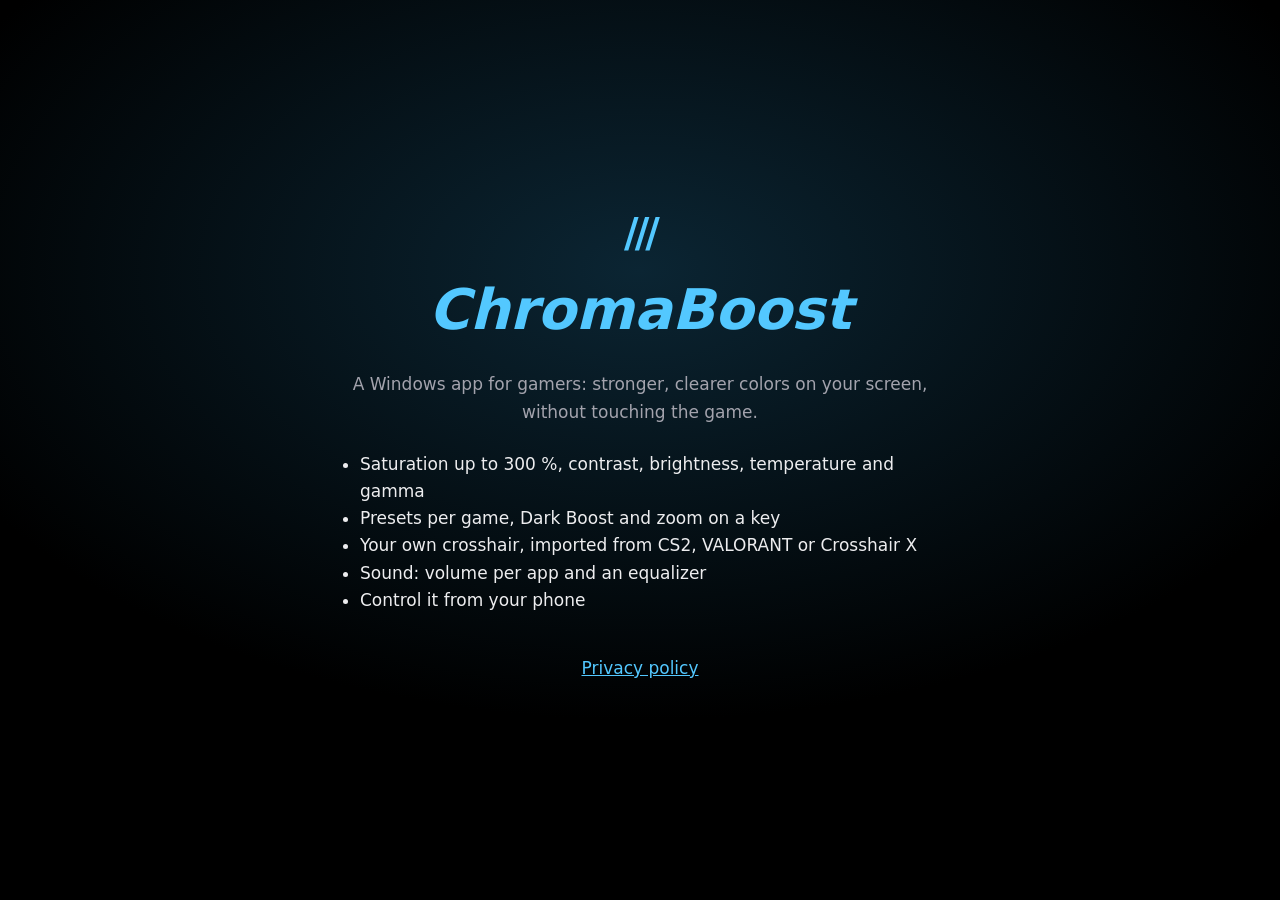
==== index.html @ 168a7208 "Add files via upload" ====
<!doctype html>
<html lang="en">
<head>
<meta charset="utf-8">
<meta name="viewport" content="width=device-width, initial-scale=1">
<title>ChromaBoost</title>
<style>
  :root { color-scheme: dark; --accent: #53c8ff; --text: #ededef; --dim: #a3a3ad; }
  body { margin: 0; min-height: 100vh; display: grid; place-items: center; background: radial-gradient(60% 50% at 50% 30%, #0b2533, #000); color: var(--text); font: 17px/1.6 "Segoe UI", system-ui, sans-serif; }
  main { max-width: 640px; padding: 48px 20px; text-align: center; }
  h1 { margin: 0; font-size: 56px; font-weight: 900; font-style: italic; color: var(--accent); }
  .claw { font-size: 40px; font-weight: 900; color: var(--accent); letter-spacing: -4px; }
  p { color: var(--dim); }
  ul { text-align: left; display: inline-block; margin: 8px 0 24px; }
  a { color: var(--accent); }
</style>
</head>
<body>
<main>
  <div class="claw">///</div>
  <h1>ChromaBoost</h1>
  <p>A Windows app for gamers: stronger, clearer colors on your screen, without touching the game.</p>
  <ul>
    <li>Saturation up to 300 %, contrast, brightness, temperature and gamma</li>
    <li>Presets per game, Dark Boost and zoom on a key</li>
    <li>Your own crosshair, imported from CS2, VALORANT or Crosshair X</li>
    <li>Sound: volume per app and an equalizer</li>
    <li>Control it from your phone</li>
  </ul>
  <p><a href="privacy.html">Privacy policy</a></p>
</main>
</body>
</html>
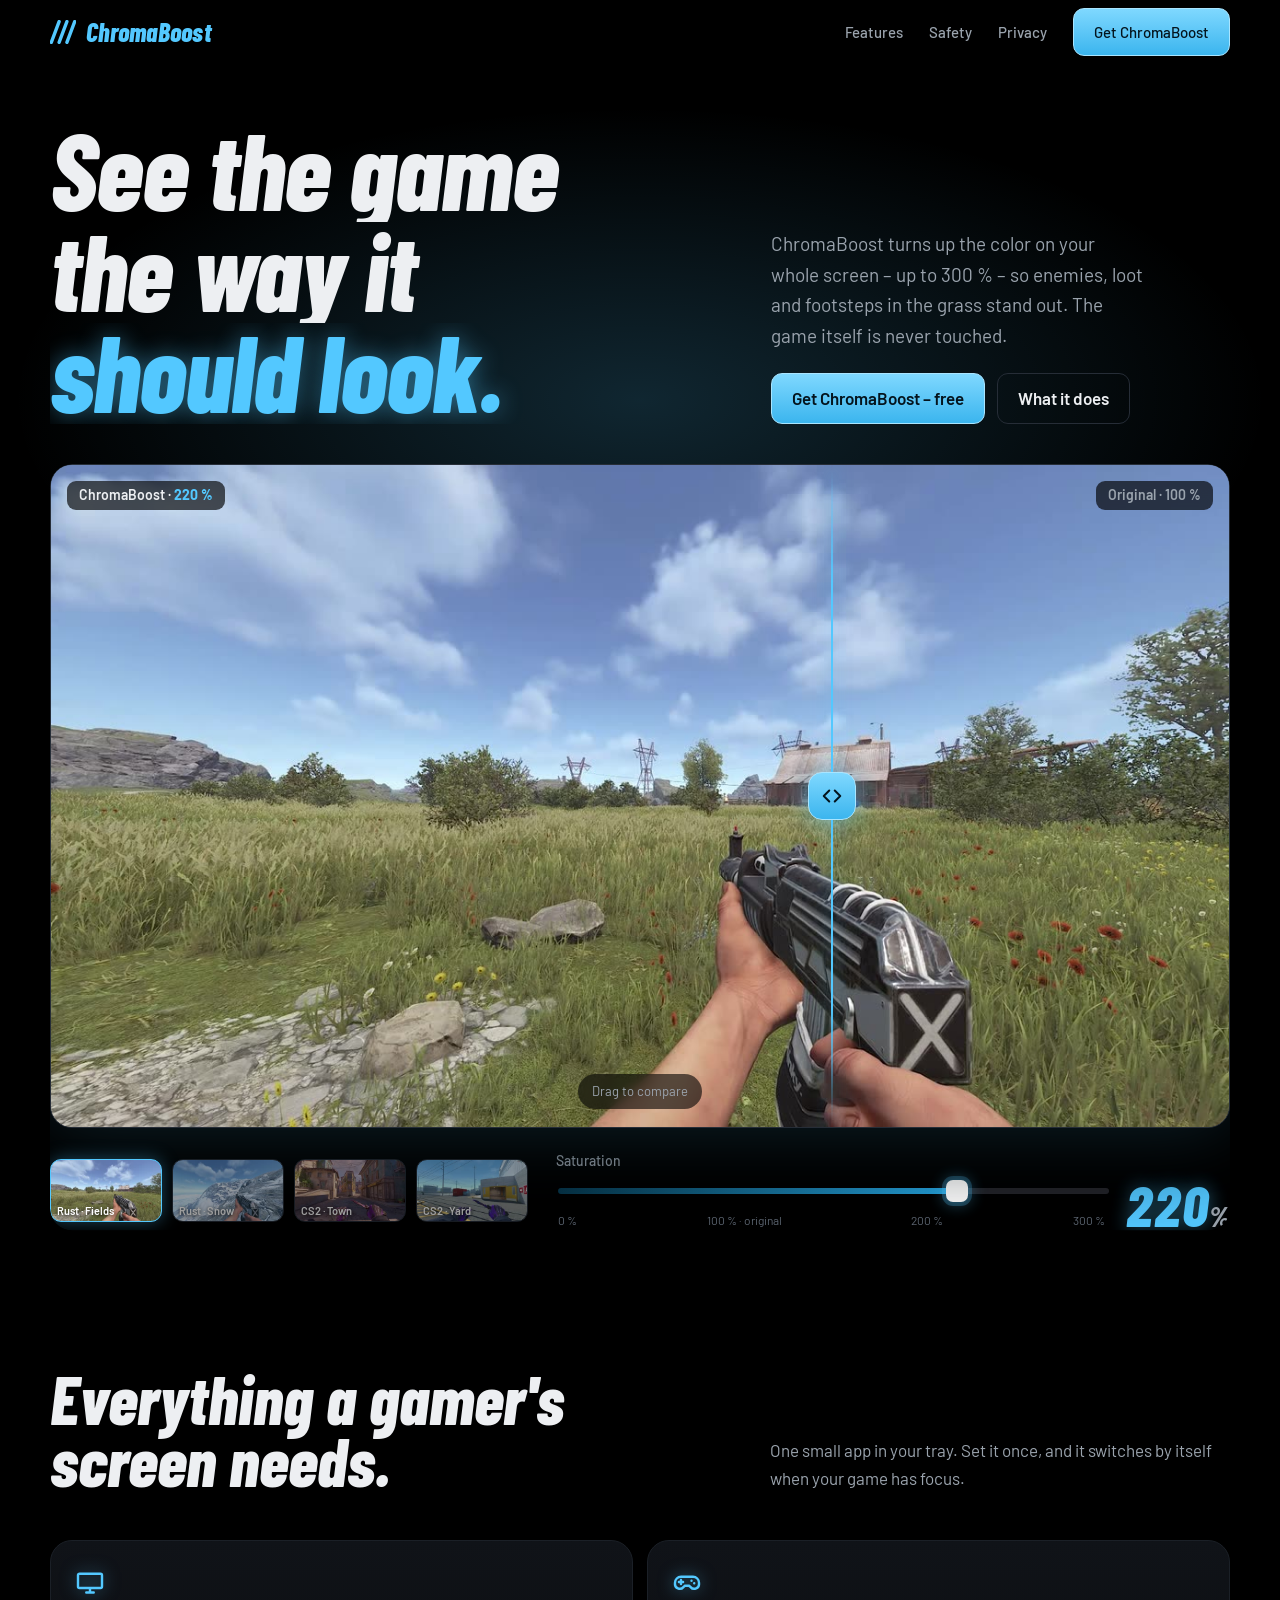
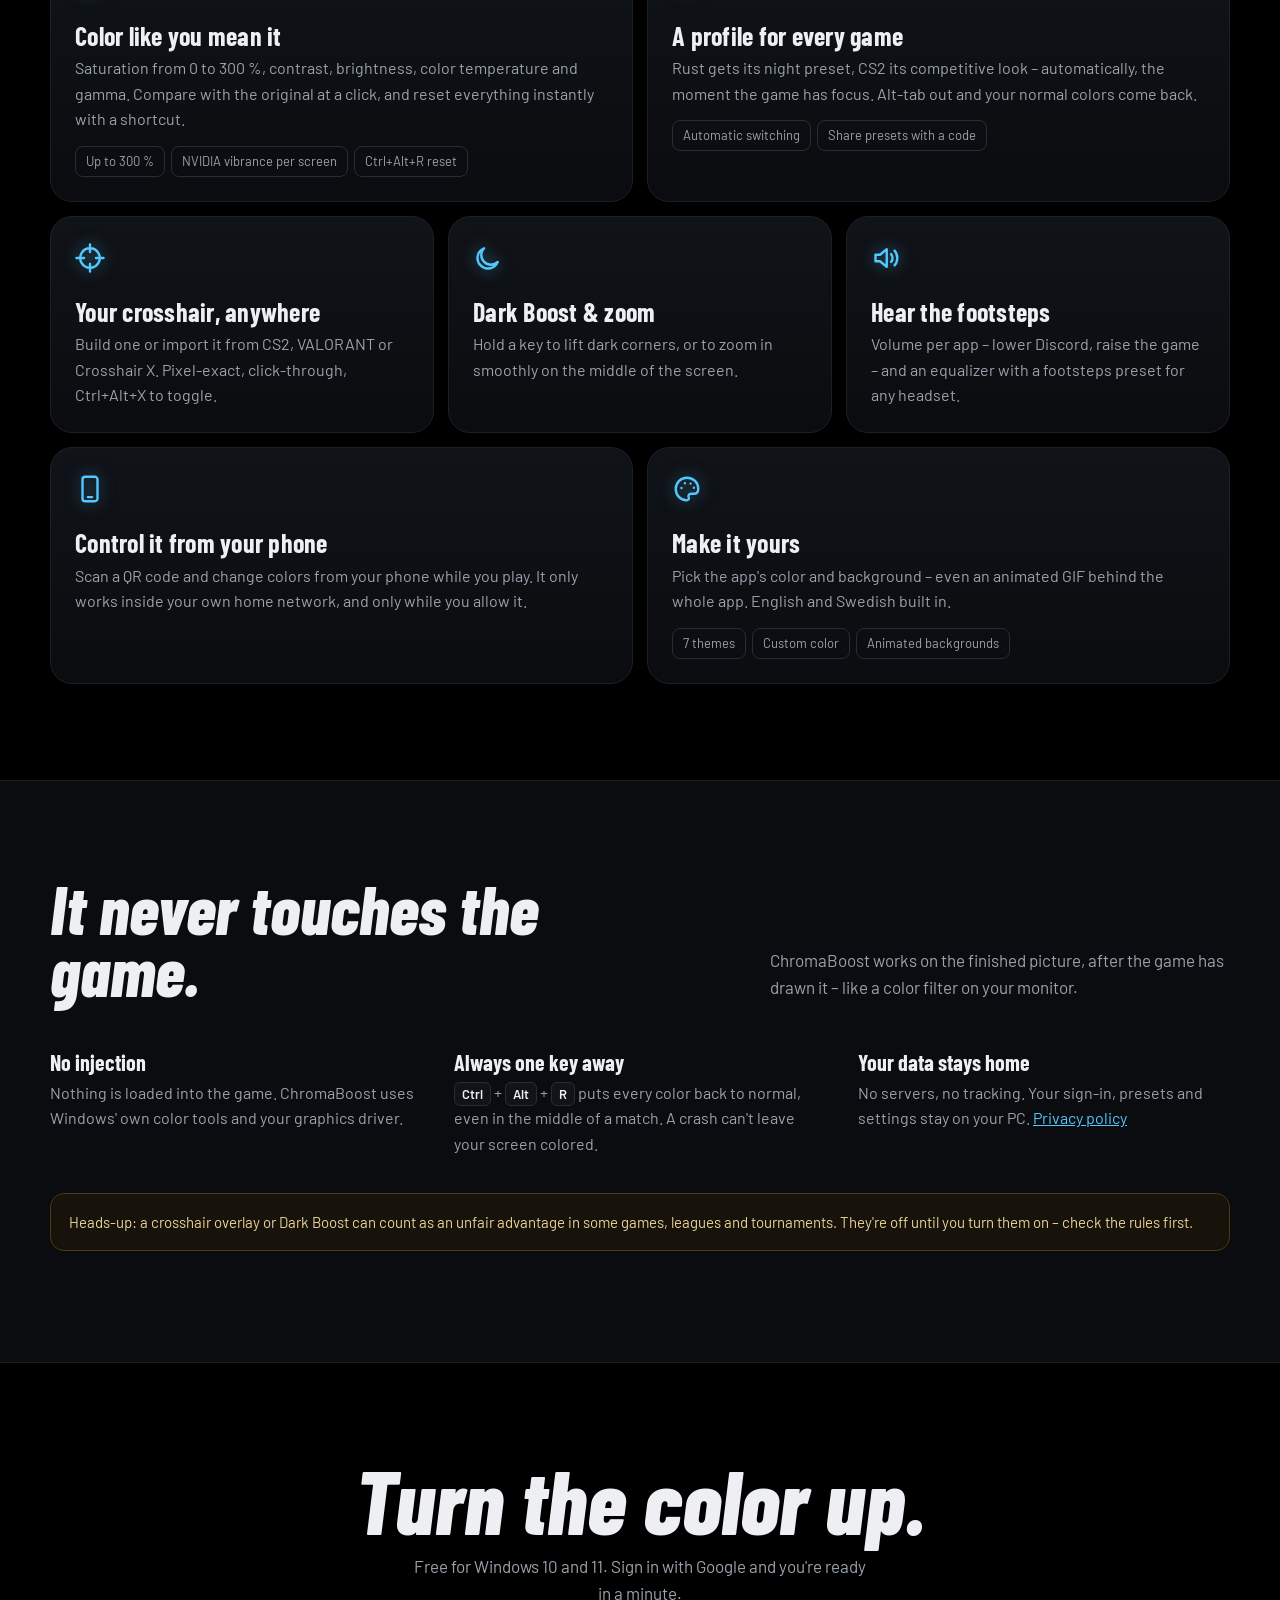
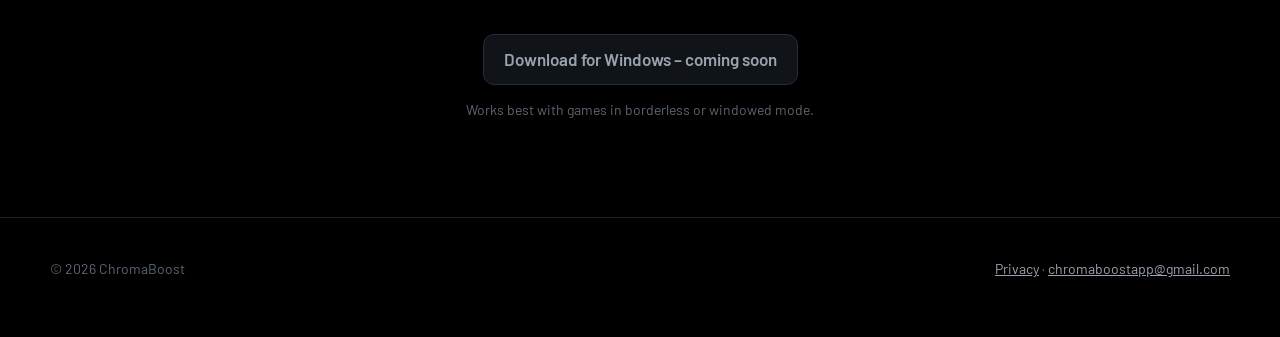
==== commit f4a4ebf4: "Add files via upload" ====
--- a/index.html
+++ b/index.html
@@ -3,31 +3,176 @@
 <head>
 <meta charset="utf-8">
 <meta name="viewport" content="width=device-width, initial-scale=1">
-<title>ChromaBoost</title>
-<style>
-  :root { color-scheme: dark; --accent: #53c8ff; --text: #ededef; --dim: #a3a3ad; }
-  body { margin: 0; min-height: 100vh; display: grid; place-items: center; background: radial-gradient(60% 50% at 50% 30%, #0b2533, #000); color: var(--text); font: 17px/1.6 "Segoe UI", system-ui, sans-serif; }
-  main { max-width: 640px; padding: 48px 20px; text-align: center; }
-  h1 { margin: 0; font-size: 56px; font-weight: 900; font-style: italic; color: var(--accent); }
-  .claw { font-size: 40px; font-weight: 900; color: var(--accent); letter-spacing: -4px; }
-  p { color: var(--dim); }
-  ul { text-align: left; display: inline-block; margin: 8px 0 24px; }
-  a { color: var(--accent); }
-</style>
+<title>ChromaBoost – See the game the way it should look</title>
+<meta name="description" content="ChromaBoost is a free Windows app for gamers: up to 300 % color saturation, game profiles, a custom crosshair, Dark Boost, zoom and sound – without touching the game.">
+<meta name="theme-color" content="#000000">
+<meta property="og:title" content="ChromaBoost">
+<meta property="og:description" content="Stronger, clearer colors in every game – without touching the game.">
+<meta property="og:image" content="https://chromaboost.github.io/media/clip2.jpg">
+<link rel="icon" href="data:image/svg+xml,%3Csvg xmlns='http://www.w3.org/2000/svg' viewBox='0 0 20 18'%3E%3Cpath d='M1,17 L7,1 M7,17 L13,1 M13,17 L19,1' stroke='%2353c8ff' stroke-width='2.6' stroke-linecap='round' fill='none'/%3E%3C/svg%3E">
+<link rel="preconnect" href="https://fonts.googleapis.com">
+<link rel="preconnect" href="https://fonts.gstatic.com" crossorigin>
+<link href="https://fonts.googleapis.com/css2?family=Barlow+Condensed:ital,wght@0,700;1,800&family=Barlow:wght@400;500;600;700&display=swap" rel="stylesheet">
+<link rel="stylesheet" href="styles.css">
+<link rel="preload" as="image" href="media/clip2.jpg">
 </head>
 <body>
-<main>
-  <div class="claw">///</div>
-  <h1>ChromaBoost</h1>
-  <p>A Windows app for gamers: stronger, clearer colors on your screen, without touching the game.</p>
-  <ul>
-    <li>Saturation up to 300 %, contrast, brightness, temperature and gamma</li>
-    <li>Presets per game, Dark Boost and zoom on a key</li>
-    <li>Your own crosshair, imported from CS2, VALORANT or Crosshair X</li>
-    <li>Sound: volume per app and an equalizer</li>
-    <li>Control it from your phone</li>
-  </ul>
-  <p><a href="privacy.html">Privacy policy</a></p>
+
+<header class="nav" id="nav">
+  <div class="wrap">
+    <a class="brand" href="#top" aria-label="ChromaBoost">
+      <svg viewBox="0 0 20 18" fill="none" stroke="currentColor" stroke-width="2.6" stroke-linecap="round" aria-hidden="true">
+        <path d="M1,17 L7,1" /><path d="M7,17 L13,1" /><path d="M13,17 L19,1" />
+      </svg>
+      <span>ChromaBoost</span>
+    </a>
+    <nav class="nav-links" aria-label="Main">
+      <a href="#features">Features</a>
+      <a href="#safe">Safety</a>
+      <a href="privacy.html">Privacy</a>
+      <a class="button" href="#download">Get ChromaBoost</a>
+    </nav>
+  </div>
+</header>
+
+<main id="top">
+  <section class="hero" aria-labelledby="hero-title">
+    <div class="wrap">
+      <div class="hero-head">
+        <h1 id="hero-title">
+          <span class="line"><span style="--i:0">See the game</span></span>
+          <span class="line"><span style="--i:1">the way it</span></span>
+          <span class="line"><span style="--i:2" class="glow">should look.</span></span>
+        </h1>
+        <div>
+          <p class="lead">ChromaBoost turns up the color on your whole screen – up to 300 % – so enemies, loot and footsteps in the grass stand out. The game itself is never touched.</p>
+          <div class="cta">
+            <a class="button" href="#download">Get ChromaBoost – free</a>
+            <a class="button ghost" href="#features">What it does</a>
+          </div>
+        </div>
+      </div>
+
+      <!-- Före/efter: samma video två gånger, vänster sida med ChromaBoosts mättnad (WebGL). -->
+      <div class="compare">
+        <div class="stage" id="stage" style="background-image:url(media/clip2.jpg)">
+          <div class="poster" id="poster" style="background-image:url(media/clip2.jpg)"></div>
+          <canvas id="canvas" aria-hidden="true"></canvas>
+          <video id="video" muted loop playsinline preload="auto" crossorigin="anonymous" aria-label="Gameplay clip" hidden></video>
+          <div class="fade"></div>
+          <span class="tag left">ChromaBoost · <b id="tagValue">220 %</b></span>
+          <span class="tag right">Original · 100 %</span>
+          <div class="divider" id="divider">
+            <button class="handle" id="handle" role="slider" aria-label="Compare: drag between ChromaBoost and original"
+                    aria-valuemin="0" aria-valuemax="100" aria-valuenow="50">
+              <svg viewBox="0 0 24 24" fill="none" stroke="currentColor" stroke-width="2.2" stroke-linecap="round" stroke-linejoin="round" aria-hidden="true"><path d="M9 6 3 12l6 6M15 6l6 6-6 6"/></svg>
+            </button>
+          </div>
+          <span class="hint">Drag to compare</span>
+        </div>
+
+        <div class="controls">
+          <div class="clips" role="group" aria-label="Choose a clip" id="clips">
+            <button class="clip" data-clip="clip2" aria-pressed="true" style="background-image:url(media/clip2-thumb.jpg)"><span>Rust · Fields</span></button>
+            <button class="clip" data-clip="clip1" aria-pressed="false" style="background-image:url(media/clip1-thumb.jpg)"><span>Rust · Snow</span></button>
+            <button class="clip" data-clip="clip4" aria-pressed="false" style="background-image:url(media/clip4-thumb.jpg)"><span>CS2 · Town</span></button>
+            <button class="clip" data-clip="clip3" aria-pressed="false" style="background-image:url(media/clip3-thumb.jpg)"><span>CS2 · Yard</span></button>
+          </div>
+          <div class="strength">
+            <label for="strength">Saturation</label>
+            <output id="strengthValue" for="strength">220<small>%</small></output>
+            <div>
+              <input class="range" id="strength" type="range" min="0" max="300" step="5" value="220" aria-describedby="strengthMarks">
+              <div class="marks" id="strengthMarks"><span>0 %</span><span>100 % · original</span><span>200 %</span><span>300 %</span></div>
+            </div>
+          </div>
+        </div>
+      </div>
+    </div>
+  </section>
+
+  <section id="features" aria-labelledby="features-title">
+    <div class="wrap">
+      <div class="section-head reveal">
+        <h2 id="features-title">Everything a gamer's screen needs.</h2>
+        <p>One small app in your tray. Set it once, and it switches by itself when your game has focus.</p>
+      </div>
+
+      <div class="features">
+        <article class="feature wide reveal">
+          <svg viewBox="0 0 20 20" aria-hidden="true"><path d="M3,4.5 H17 A1,1 0 0 1 18,5.5 V13 A1,1 0 0 1 17,14 H3 A1,1 0 0 1 2,13 V5.5 A1,1 0 0 1 3,4.5 Z M7.5,17 H12.5 M10,14 V17"/></svg>
+          <h3>Color like you mean it</h3>
+          <p>Saturation from 0 to 300 %, contrast, brightness, color temperature and gamma. Compare with the original at a click, and reset everything instantly with a shortcut.</p>
+          <div class="chips"><span>Up to 300 %</span><span>NVIDIA vibrance per screen</span><span>Ctrl+Alt+R reset</span></div>
+        </article>
+        <article class="feature wide reveal" style="--delay:.08s">
+          <svg viewBox="0 0 20 20" aria-hidden="true"><path d="M6,6.5 H14 A4,4 0 0 1 18,10.5 V11 A3.2,3.2 0 0 1 12.4,13.4 L11.4,12.5 H8.6 L7.6,13.4 A3.2,3.2 0 0 1 2,11 V10.5 A4,4 0 0 1 6,6.5 Z M6,8.6 V11.4 M4.6,10 H7.4 M13,9.2 L13.01,9.2 M14.8,10.8 L14.81,10.8"/></svg>
+          <h3>A profile for every game</h3>
+          <p>Rust gets its night preset, CS2 its competitive look – automatically, the moment the game has focus. Alt-tab out and your normal colors come back.</p>
+          <div class="chips"><span>Automatic switching</span><span>Share presets with a code</span></div>
+        </article>
+        <article class="feature reveal">
+          <svg viewBox="0 0 20 20" aria-hidden="true"><path d="M10,3.5 A6.5,6.5 0 1 1 9.99,3.5 Z M10,1 V6 M10,14 V19 M1,10 H6 M14,10 H19"/></svg>
+          <h3>Your crosshair, anywhere</h3>
+          <p>Build one or import it from CS2, VALORANT or Crosshair X. Pixel-exact, click-through, Ctrl+Alt+X to toggle.</p>
+        </article>
+        <article class="feature reveal" style="--delay:.06s">
+          <svg viewBox="0 0 20 20" aria-hidden="true"><path d="M16.5,12.6 A7,7 0 1 1 7.4,3.5 A5.6,5.6 0 0 0 16.5,12.6 Z"/></svg>
+          <h3>Dark Boost &amp; zoom</h3>
+          <p>Hold a key to lift dark corners, or to zoom in smoothly on the middle of the screen.</p>
+        </article>
+        <article class="feature reveal" style="--delay:.12s">
+          <svg viewBox="0 0 20 20" aria-hidden="true"><path d="M3,7.8 H6 L10.5,4.2 V15.8 L6,12.2 H3 Z M13.4,7.4 C14.7,8.8 14.7,11.2 13.4,12.6 M15.7,5.1 C18.1,7.6 18.1,12.4 15.7,14.9"/></svg>
+          <h3>Hear the footsteps</h3>
+          <p>Volume per app – lower Discord, raise the game – and an equalizer with a footsteps preset for any headset.</p>
+        </article>
+        <article class="feature wide reveal">
+          <svg viewBox="0 0 20 20" aria-hidden="true"><path d="M6.8,1.8 H13.2 A1.8,1.8 0 0 1 15,3.6 V16.4 A1.8,1.8 0 0 1 13.2,18.2 H6.8 A1.8,1.8 0 0 1 5,16.4 V3.6 A1.8,1.8 0 0 1 6.8,1.8 Z M8.6,15.4 H11.4"/></svg>
+          <h3>Control it from your phone</h3>
+          <p>Scan a QR code and change colors from your phone while you play. It only works inside your own home network, and only while you allow it.</p>
+        </article>
+        <article class="feature wide reveal" style="--delay:.08s">
+          <svg viewBox="0 0 20 20" aria-hidden="true"><path d="M10,2.5 C5.6,2.5 2.5,5.9 2.5,10 C2.5,14.1 5.6,17.5 9.6,17.5 C11,17.5 11.6,16.6 11.1,15.5 C10.6,14.3 11.3,13.2 12.7,13.2 H14.4 C16.3,13.2 17.5,11.8 17.5,9.8 C17.5,5.8 14.2,2.5 10,2.5 Z M6.3,9.3 L6.31,9.3 M8.6,6.2 L8.61,6.2 M12.4,6.4 L12.41,6.4 M14.6,9.2 L14.61,9.2"/></svg>
+          <h3>Make it yours</h3>
+          <p>Pick the app's color and background – even an animated GIF behind the whole app. English and Swedish built in.</p>
+          <div class="chips"><span>7 themes</span><span>Custom color</span><span>Animated backgrounds</span></div>
+        </article>
+      </div>
+    </div>
+  </section>
+
+  <section class="trust" id="safe" aria-labelledby="safe-title">
+    <div class="wrap">
+      <div class="section-head reveal">
+        <h2 id="safe-title">It never touches the game.</h2>
+        <p>ChromaBoost works on the finished picture, after the game has drawn it – like a color filter on your monitor.</p>
+      </div>
+      <div class="trust-grid">
+        <div class="reveal"><h3>No injection</h3><p>Nothing is loaded into the game. ChromaBoost uses Windows' own color tools and your graphics driver.</p></div>
+        <div class="reveal" style="--delay:.08s"><h3>Always one key away</h3><p><kbd>Ctrl</kbd> + <kbd>Alt</kbd> + <kbd>R</kbd> puts every color back to normal, even in the middle of a match. A crash can't leave your screen colored.</p></div>
+        <div class="reveal" style="--delay:.16s"><h3>Your data stays home</h3><p>No servers, no tracking. Your sign-in, presets and settings stay on your PC. <a href="privacy.html">Privacy policy</a></p></div>
+      </div>
+      <p class="note reveal">Heads-up: a crosshair overlay or Dark Boost can count as an unfair advantage in some games, leagues and tournaments. They're off until you turn them on – check the rules first.</p>
+    </div>
+  </section>
+
+  <section class="download" id="download" aria-labelledby="download-title">
+    <div class="wrap reveal">
+      <h2 id="download-title">Turn the color up.</h2>
+      <p>Free for Windows 10 and 11. Sign in with Google and you're ready in a minute.</p>
+      <a class="button" id="downloadButton" href="#download" aria-disabled="true">Download for Windows – coming soon</a>
+      <div class="meta">Works best with games in borderless or windowed mode.</div>
+    </div>
+  </section>
 </main>
+
+<footer>
+  <div class="wrap">
+    <span>© 2026 ChromaBoost</span>
+    <span><a href="privacy.html">Privacy</a> · <a href="mailto:chromaboostapp@gmail.com">chromaboostapp@gmail.com</a></span>
+  </div>
+</footer>
+
+<script src="app.js" defer></script>
 </body>
 </html>
--- a/styles.css
+++ b/styles.css
@@ -0,0 +1,261 @@
+/* ChromaBoost – webbplatsen. Samma språk som appen: svart botten, ljusblått betyder ljus. */
+:root {
+  --bg: #000;
+  --surface: #0a0c0f;
+  --surface-2: #101318;
+  --line: #1b2027;
+  --line-2: #262d37;
+  --text: #edeff2;
+  --dim: #9aa3ad;
+  --faint: #5d6672;
+  --accent: #53c8ff;
+  --accent-deep: #1397d4;
+  --accent-ink: #04141d;
+  --heat: 0.6;                      /* 0–1, följer styrkereglaget */
+  --radius-lg: 22px;
+  --radius: 14px;
+  --ease: cubic-bezier(.16, 1, .3, 1);
+  --display: "Barlow Condensed", "Bahnschrift", "Arial Narrow", sans-serif;
+  --body: "Barlow", "Segoe UI", system-ui, sans-serif;
+  color-scheme: dark;
+}
+
+* { box-sizing: border-box; }
+html { scroll-behavior: smooth; }
+body {
+  margin: 0;
+  background: var(--bg);
+  color: var(--text);
+  font: 400 17px/1.6 var(--body);
+  -webkit-font-smoothing: antialiased;
+  overflow-x: hidden;
+}
+a { color: var(--accent); }
+img, video, canvas { display: block; max-width: 100%; }
+:focus-visible { outline: 2px solid var(--accent); outline-offset: 3px; border-radius: 6px; }
+.wrap { width: min(1180px, 100% - 32px); margin-inline: auto; }
+
+/* ---------------------------------------------------------------- Topp */
+.nav {
+  position: sticky; top: 0; z-index: 20;
+  background: color-mix(in srgb, var(--bg) 72%, transparent);
+  backdrop-filter: blur(14px);
+  border-bottom: 1px solid transparent;
+  transition: border-color .3s;
+}
+.nav.scrolled { border-bottom-color: var(--line); }
+.nav .wrap { display: flex; align-items: center; justify-content: space-between; height: 64px; gap: 16px; }
+.brand { display: flex; align-items: center; gap: 10px; text-decoration: none; color: var(--accent); }
+.brand svg { width: 26px; height: 24px; }
+.brand span { font: italic 800 26px/1 var(--display); letter-spacing: .01em; }
+.nav-links { display: flex; align-items: center; gap: 26px; }
+.nav-links a { color: var(--dim); text-decoration: none; font-weight: 500; font-size: 15px; transition: color .2s; }
+.nav-links a:hover { color: var(--text); }
+.nav-links a.button, .nav-links a.button:hover { color: var(--accent-ink); }
+.button {
+  display: inline-flex; align-items: center; gap: 10px;
+  padding: 11px 20px; border-radius: 11px;
+  background: linear-gradient(180deg, #7fd8ff, #3bb5ee);
+  color: var(--accent-ink); font-weight: 600; text-decoration: none; border: 1px solid #a9e5ff;
+  box-shadow: 0 0 0 0 rgba(83, 200, 255, 0);
+  transition: box-shadow .3s var(--ease), transform .3s var(--ease);
+}
+.button:hover { box-shadow: 0 0 28px rgba(83, 200, 255, .45); transform: translateY(-1px); }
+.button[aria-disabled="true"] { background: var(--surface-2); color: var(--dim); border-color: var(--line-2); cursor: default; box-shadow: none; transform: none; }
+.button.ghost { background: transparent; color: var(--text); border-color: var(--line-2); }
+.button.ghost:hover { border-color: var(--accent); box-shadow: none; }
+@media (max-width: 720px) { .nav-links a:not(.button) { display: none; } }
+
+/* ---------------------------------------------------------------- Hjälte */
+.hero { position: relative; padding: 56px 0 40px; }
+.hero::before {
+  /* Ljuset bakom spelaren lyser starkare ju högre styrka (som siffran i appen). */
+  content: ""; position: absolute; inset: -10% -20% auto; height: 760px; pointer-events: none;
+  background: radial-gradient(50% 55% at 50% 60%, rgba(83, 200, 255, calc(.06 + var(--heat) * .22)), transparent 70%);
+  transition: background .2s;
+}
+.hero-head { position: relative; display: grid; grid-template-columns: 1.2fr .8fr; gap: 32px; align-items: end; }
+.hero h1 {
+  margin: 0; font: italic 800 clamp(48px, 8.4vw, 112px)/.88 var(--display);
+  letter-spacing: -.01em; text-transform: none;
+}
+.hero h1 .line { display: block; overflow: hidden; padding-bottom: .06em; }
+.hero h1 .line > span { display: inline-block; }
+.hero h1 .glow { color: var(--accent); text-shadow: 0 0 calc(var(--heat) * 40px) rgba(83, 200, 255, calc(var(--heat) * .8)); }
+.hero p.lead { margin: 0; color: var(--dim); font-size: 19px; max-width: 34ch; }
+.hero .cta { display: flex; gap: 12px; margin-top: 22px; flex-wrap: wrap; }
+@media (max-width: 860px) { .hero-head { grid-template-columns: 1fr; } }
+
+/* ---------------------------------------------------------------- Före/efter-spelaren */
+.compare { position: relative; margin-top: 40px; }
+.stage {
+  position: relative; aspect-ratio: 16 / 9; border-radius: var(--radius-lg); overflow: hidden;
+  background: #05070a center / cover no-repeat; border: 1px solid var(--line-2);
+  box-shadow: 0 0 calc(30px + var(--heat) * 70px) rgba(83, 200, 255, calc(var(--heat) * .28)), 0 30px 80px rgba(0, 0, 0, .6);
+  touch-action: pan-y; cursor: ew-resize; user-select: none;
+  transition: box-shadow .25s;
+}
+.stage canvas, .stage video { position: absolute; inset: 0; width: 100%; height: 100%; object-fit: cover; }
+.stage .poster { position: absolute; inset: 0; background: center / cover no-repeat; transition: opacity .5s; }
+.stage.ready .poster { opacity: 0; }
+.stage .fade { position: absolute; inset: 0; background: #000; opacity: 0; pointer-events: none; transition: opacity .28s; }
+.stage.switching .fade { opacity: 1; }
+.tag {
+  position: absolute; top: 16px; padding: 6px 12px; border-radius: 9px;
+  background: rgba(0, 0, 0, .66); backdrop-filter: blur(6px);
+  font: 600 14px/1.2 var(--body); pointer-events: none; white-space: nowrap;
+}
+.tag.left { left: 16px; color: var(--text); }
+.tag.left b { color: var(--accent); font-weight: 700; }
+.tag.right { right: 16px; color: var(--dim); }
+.divider { position: absolute; top: 0; bottom: 0; width: 0; left: 50%; pointer-events: none; }
+.divider::before {
+  content: ""; position: absolute; top: 0; bottom: 0; left: -1px; width: 2px;
+  background: linear-gradient(180deg, transparent, var(--accent) 18%, var(--accent) 82%, transparent);
+  box-shadow: 0 0 18px rgba(83, 200, 255, .8);
+}
+.handle {
+  position: absolute; top: 50%; left: 0; width: 48px; height: 48px; margin: -24px 0 0 -24px;
+  border-radius: 14px; border: 1px solid #a9e5ff; pointer-events: auto; cursor: ew-resize;
+  background: linear-gradient(180deg, #7fd8ff, #3bb5ee); color: var(--accent-ink);
+  display: grid; place-items: center; box-shadow: 0 0 26px rgba(83, 200, 255, .6);
+  transition: transform .3s var(--ease);
+}
+.handle:hover, .stage.dragging .handle { transform: scale(1.08); }
+.handle svg { width: 22px; height: 22px; }
+.hint {
+  position: absolute; left: 50%; bottom: 18px; transform: translateX(-50%);
+  padding: 7px 14px; border-radius: 999px; background: rgba(0, 0, 0, .6); backdrop-filter: blur(6px);
+  font-size: 13px; color: var(--dim); pointer-events: none; transition: opacity .6s;
+}
+.stage.touched .hint { opacity: 0; }
+
+/* Under spelaren: klipp och styrka */
+.controls { display: grid; grid-template-columns: auto 1fr; gap: 28px; align-items: center; margin-top: 22px; }
+.clips { display: flex; gap: 10px; }
+.clip {
+  position: relative; width: 112px; aspect-ratio: 16 / 9; border-radius: 11px; overflow: hidden; padding: 0;
+  border: 1px solid var(--line-2); background: #05070a center / cover; cursor: pointer;
+  opacity: .62; transition: opacity .25s, border-color .25s, transform .35s var(--ease);
+}
+.clip:hover { opacity: .9; transform: translateY(-2px); }
+.clip[aria-pressed="true"] { opacity: 1; border-color: var(--accent); box-shadow: 0 0 18px rgba(83, 200, 255, .35); }
+.clip span {
+  position: absolute; left: 6px; bottom: 5px; font: 600 11px/1 var(--body); color: #fff;
+  text-shadow: 0 1px 4px #000;
+}
+.strength { display: grid; grid-template-columns: 1fr auto; gap: 4px 18px; align-items: end; }
+.strength label { color: var(--dim); font-size: 14px; font-weight: 500; }
+.strength output {
+  grid-row: span 2; font: italic 800 56px/.9 var(--display); color: var(--accent); min-width: 3.2ch; text-align: right;
+  text-shadow: 0 0 calc(var(--heat) * 34px) rgba(83, 200, 255, calc(var(--heat) * .85));
+  font-variant-numeric: tabular-nums;
+}
+.strength output small { font-size: .5em; color: var(--dim); text-shadow: none; }
+.range { -webkit-appearance: none; appearance: none; width: 100%; height: 26px; background: transparent; cursor: pointer; }
+.range::-webkit-slider-runnable-track {
+  height: 6px; border-radius: 3px;
+  background: linear-gradient(90deg, #07354a, #28aae7 var(--pos), #24242a var(--pos));
+}
+.range::-moz-range-track { height: 6px; border-radius: 3px; background: #24242a; }
+.range::-moz-range-progress { height: 6px; border-radius: 3px; background: linear-gradient(90deg, #07354a, #28aae7); }
+.range::-webkit-slider-thumb {
+  -webkit-appearance: none; width: 22px; height: 22px; margin-top: -8px; border-radius: 7px;
+  background: #fff; border: 0; box-shadow: 0 0 0 4px rgba(83, 200, 255, .25), 0 0 18px rgba(83, 200, 255, .6);
+}
+.range::-moz-range-thumb { width: 22px; height: 22px; border-radius: 7px; background: #fff; border: 0; box-shadow: 0 0 18px rgba(83, 200, 255, .6); }
+.marks { display: flex; justify-content: space-between; color: var(--faint); font-size: 12px; padding: 0 2px; }
+@media (max-width: 860px) {
+  .controls { grid-template-columns: 1fr; }
+  .clips { overflow-x: auto; padding-bottom: 4px; }
+  .clip { flex: 0 0 104px; }
+  .tag { top: 10px; font-size: 12px; }
+  .tag.left { left: 10px; } .tag.right { right: 10px; }
+  .handle { width: 40px; height: 40px; margin: -20px 0 0 -20px; }
+}
+
+/* ---------------------------------------------------------------- Funktioner */
+section { padding: 96px 0; }
+.section-head { display: grid; grid-template-columns: 1fr 1fr; gap: 32px; align-items: end; margin-bottom: 48px; }
+.section-head h2 { margin: 0; font: italic 800 clamp(38px, 5.4vw, 68px)/.92 var(--display); }
+.section-head p { margin: 0; color: var(--dim); max-width: 46ch; justify-self: end; }
+@media (max-width: 860px) { .section-head { grid-template-columns: 1fr; } .section-head p { justify-self: start; } }
+
+.features { display: grid; grid-template-columns: repeat(6, 1fr); gap: 14px; }
+.feature {
+  position: relative; grid-column: span 2; padding: 26px 24px 24px; border-radius: var(--radius-lg);
+  background: linear-gradient(180deg, var(--surface-2), var(--surface)); border: 1px solid var(--line);
+  overflow: hidden; transition: border-color .3s, transform .5s var(--ease);
+}
+.feature:hover { border-color: var(--line-2); transform: translateY(-3px); }
+.feature.wide { grid-column: span 3; }
+.feature::after {
+  /* Ljuset följer musen över kortet. */
+  content: ""; position: absolute; inset: 0; pointer-events: none; opacity: 0; transition: opacity .3s;
+  background: radial-gradient(260px circle at var(--mx, 50%) var(--my, 0%), rgba(83, 200, 255, .12), transparent 70%);
+}
+.feature:hover::after { opacity: 1; }
+.feature svg {
+  width: 30px; height: 30px; fill: none; stroke: var(--accent); stroke-width: 1.6;
+  stroke-linecap: round; stroke-linejoin: round; filter: drop-shadow(0 0 8px rgba(83, 200, 255, .5));
+}
+.feature h3 { margin: 18px 0 6px; font: 700 26px/1.05 var(--display); letter-spacing: .01em; }
+.feature p { margin: 0; color: var(--dim); font-size: 16px; }
+.feature .chips { display: flex; flex-wrap: wrap; gap: 6px; margin-top: 14px; }
+.feature .chips span { padding: 4px 10px; border-radius: 8px; border: 1px solid var(--line-2); color: var(--dim); font-size: 13px; }
+@media (max-width: 960px) { .feature, .feature.wide { grid-column: span 3; } }
+@media (max-width: 640px) { .features { grid-template-columns: 1fr; } .feature, .feature.wide { grid-column: auto; } }
+
+/* ---------------------------------------------------------------- Rör aldrig spelet */
+.trust { border-top: 1px solid var(--line); border-bottom: 1px solid var(--line); background: var(--surface); }
+.trust-grid { display: grid; grid-template-columns: repeat(3, 1fr); gap: 32px; }
+.trust-grid h3 { margin: 0 0 6px; font: 700 22px/1.1 var(--display); }
+.trust-grid p { margin: 0; color: var(--dim); font-size: 16px; }
+.trust-grid kbd {
+  font: 600 13px/1 var(--body); padding: 3px 7px; border-radius: 6px; border: 1px solid var(--line-2);
+  background: var(--surface-2); color: var(--text);
+}
+@media (max-width: 860px) { .trust-grid { grid-template-columns: 1fr; } }
+.note { margin-top: 36px; padding: 16px 18px; border-radius: var(--radius); border: 1px solid #4a3a12; background: #17130a; color: #e9d29b; font-size: 15px; }
+
+/* ---------------------------------------------------------------- Ladda ned */
+.download { text-align: center; }
+.download h2 { margin: 0; font: italic 800 clamp(44px, 7vw, 92px)/.9 var(--display); }
+.download h2 span { color: var(--accent); text-shadow: 0 0 36px rgba(83, 200, 255, .55); }
+.download p { color: var(--dim); margin: 14px auto 26px; max-width: 46ch; }
+.download .meta { margin-top: 14px; color: var(--faint); font-size: 14px; }
+
+footer { padding: 40px 0 56px; border-top: 1px solid var(--line); color: var(--faint); font-size: 14px; }
+footer .wrap { display: flex; justify-content: space-between; gap: 16px; flex-wrap: wrap; }
+footer a { color: var(--dim); }
+
+/* ---------------------------------------------------------------- Rörelse */
+.reveal { opacity: 0; transform: translateY(26px); transition: opacity .9s var(--ease), transform .9s var(--ease); transition-delay: var(--delay, 0s); }
+.reveal.in { opacity: 1; transform: none; }
+
+/* Startögonblicket: klorna ristas in, rubriken stiger, spelaren öppnas från linjen. */
+.brand path { stroke-dasharray: 20; stroke-dashoffset: 20; animation: carve .7s var(--ease) forwards; }
+.brand path:nth-child(2) { animation-delay: .12s; }
+.brand path:nth-child(3) { animation-delay: .24s; }
+@keyframes carve { to { stroke-dashoffset: 0; } }
+.hero h1 .line > span { transform: translateY(105%); animation: rise 1s var(--ease) forwards; animation-delay: calc(.25s + var(--i) * .12s); }
+@keyframes rise { to { transform: none; } }
+.hero .lead, .hero .cta { opacity: 0; animation: fadeup .9s var(--ease) .65s forwards; }
+@keyframes fadeup { from { opacity: 0; transform: translateY(14px); } to { opacity: 1; transform: none; } }
+.compare { opacity: 0; animation: open 1.1s var(--ease) .75s forwards; }
+@keyframes open { from { opacity: 0; transform: translateY(30px) scale(.985); clip-path: inset(0 48% 0 48% round 22px); } to { opacity: 1; transform: none; clip-path: inset(0 0 0 0 round 22px); } }
+
+@media (prefers-reduced-motion: reduce) {
+  *, *::before, *::after { animation: none !important; transition: none !important; }
+  .reveal, .compare, .hero .lead, .hero .cta { opacity: 1; transform: none; }
+  .hero h1 .line > span { transform: none; }
+  .brand path { stroke-dashoffset: 0; }
+}
+
+/* ---------------------------------------------------------------- Integritetssidan */
+.doc { max-width: 760px; padding: 56px 0 80px; }
+.doc h1 { font: italic 800 clamp(44px, 7vw, 76px)/.92 var(--display); margin: 0 0 6px; }
+.doc h2 { font: 700 26px/1.1 var(--display); margin: 40px 0 8px; padding-top: 22px; border-top: 1px solid var(--line); }
+.doc p, .doc li { color: #c8cdd3; }
+.doc .dim { color: var(--faint); }
+.doc code { font-size: .9em; padding: 1px 6px; border-radius: 6px; background: var(--surface-2); border: 1px solid var(--line); }
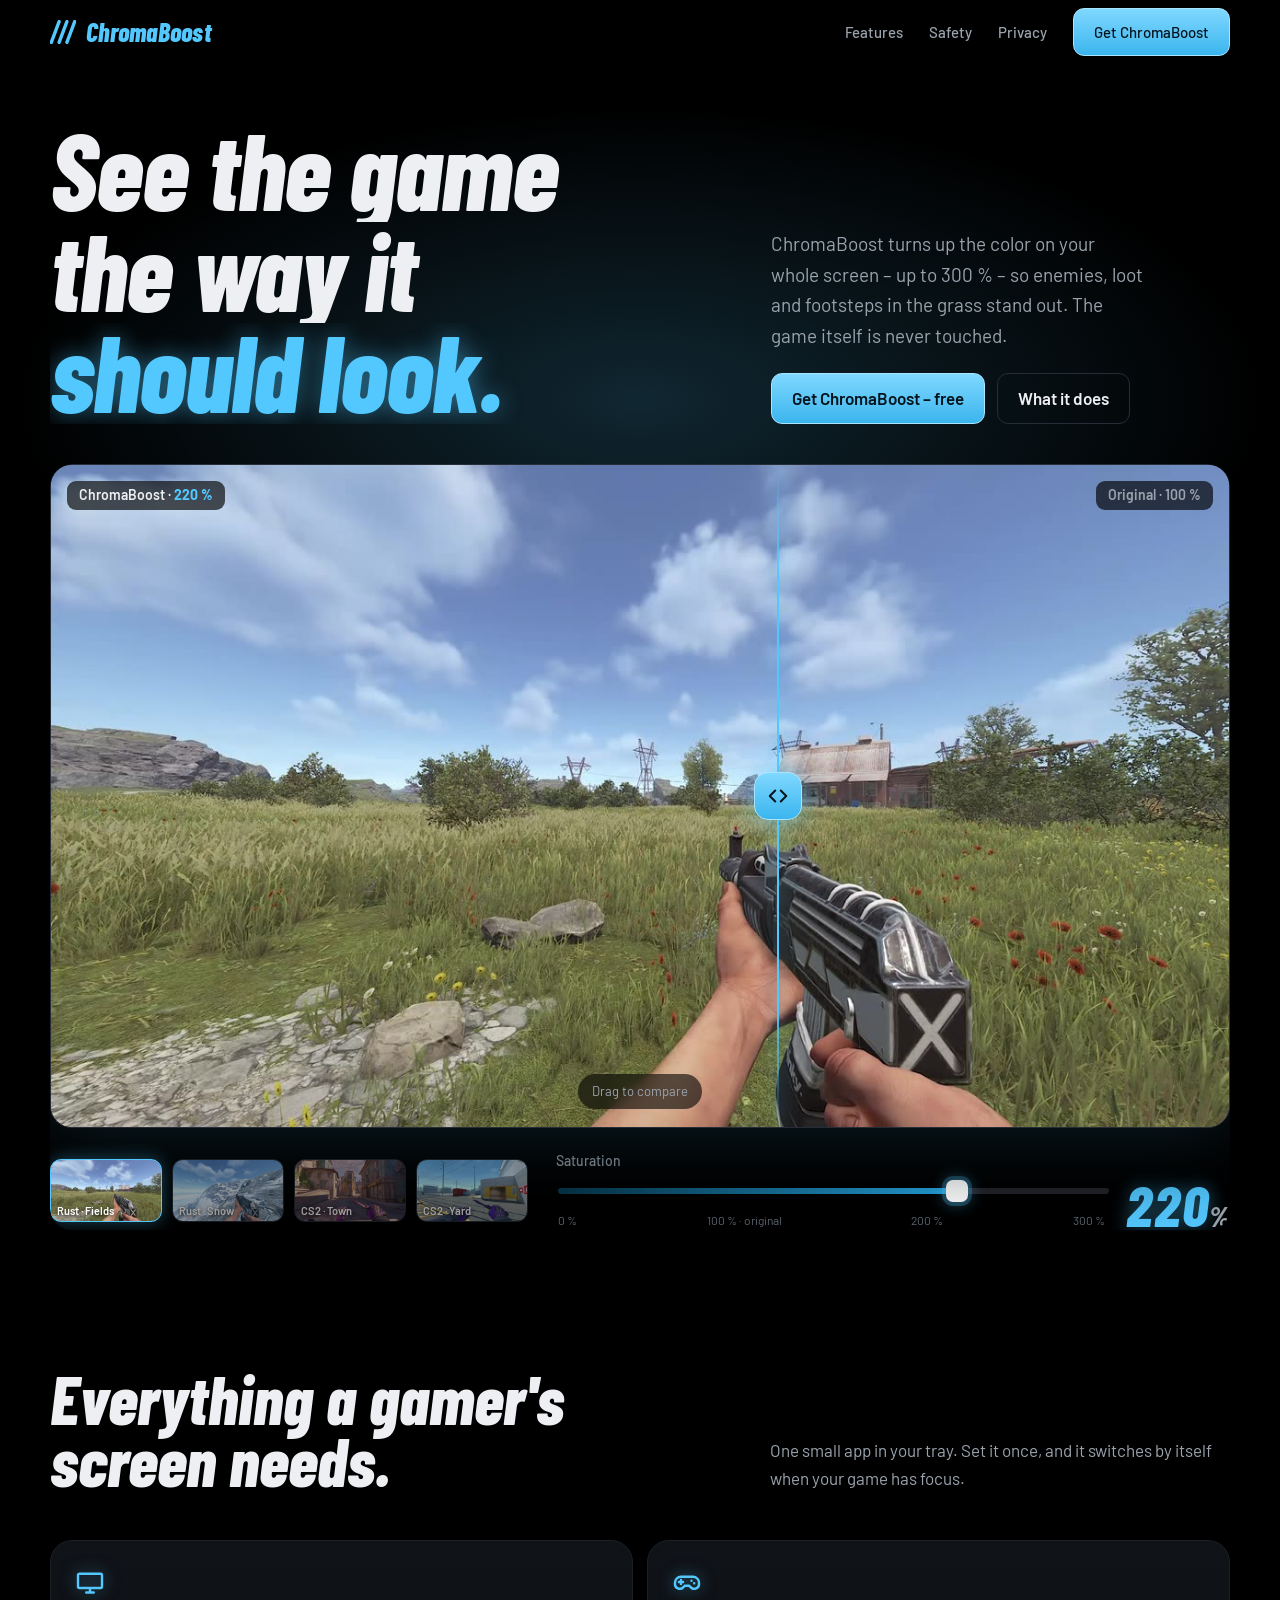
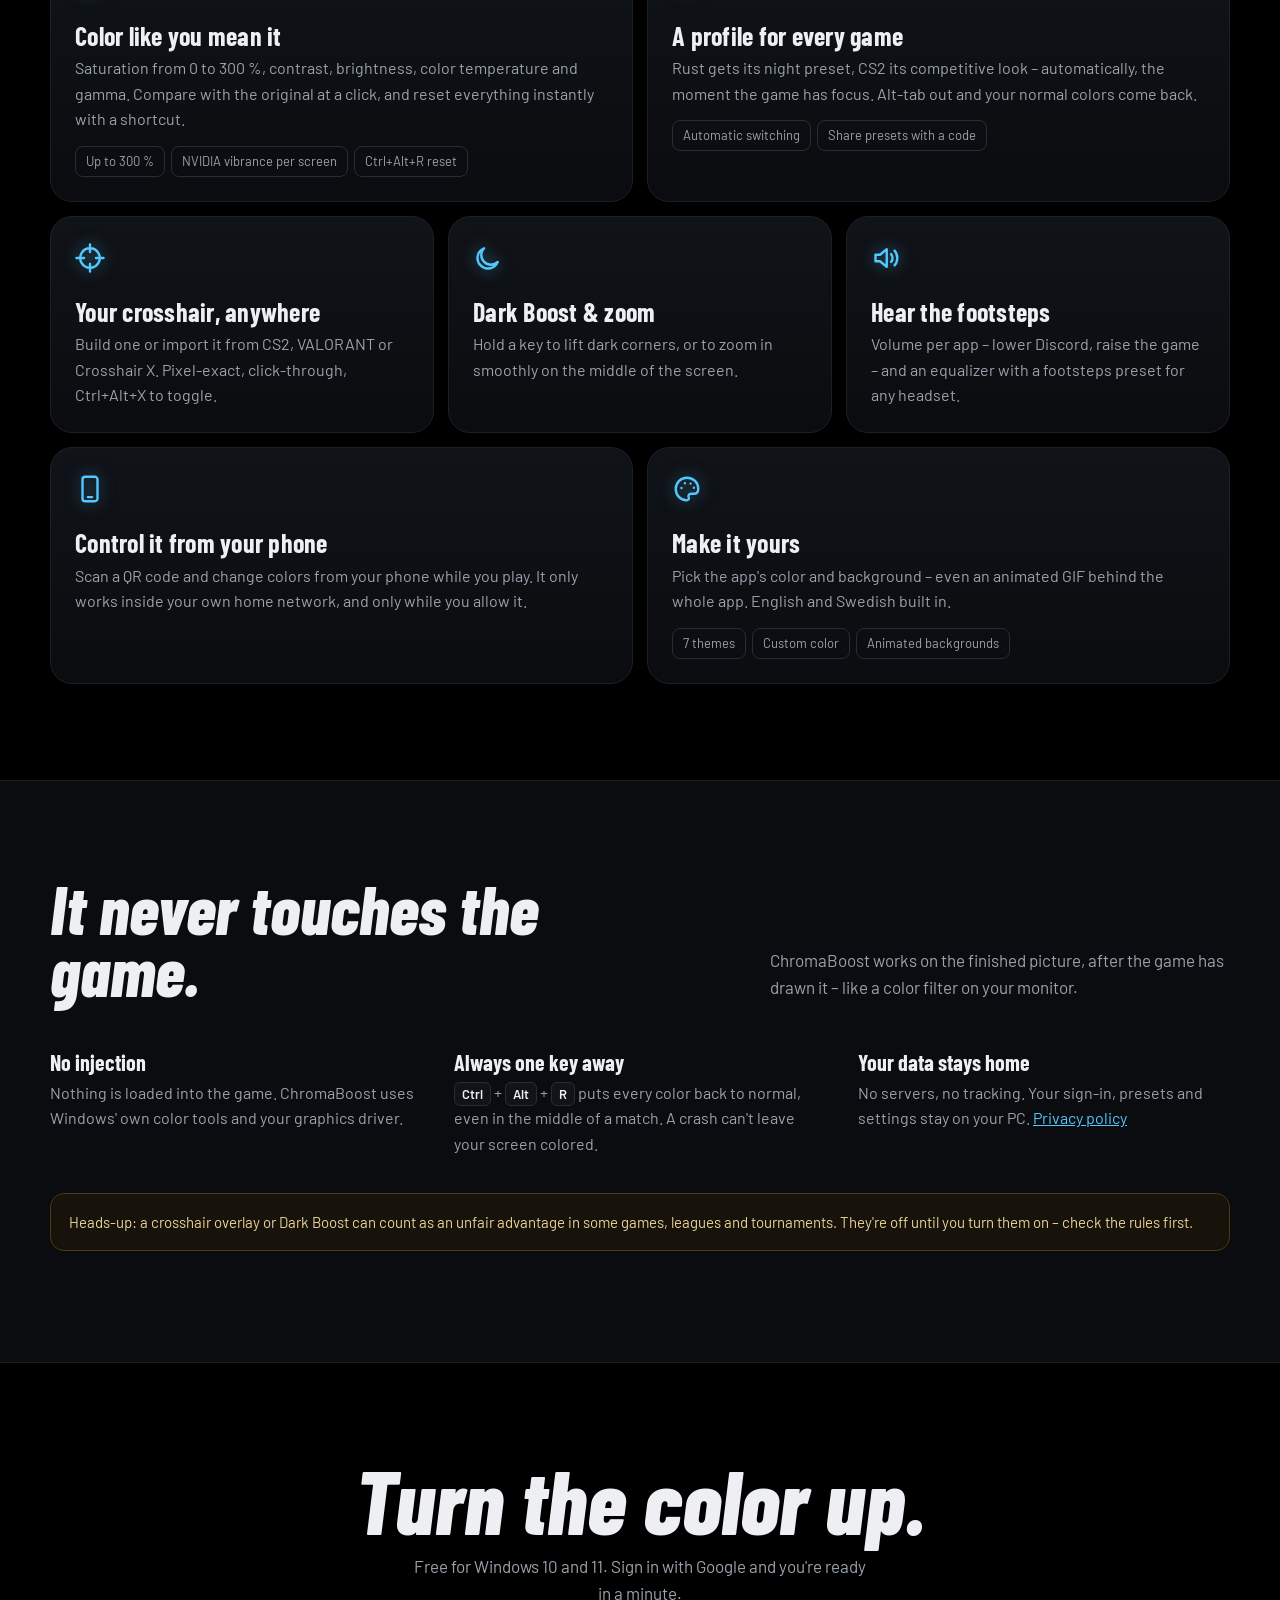
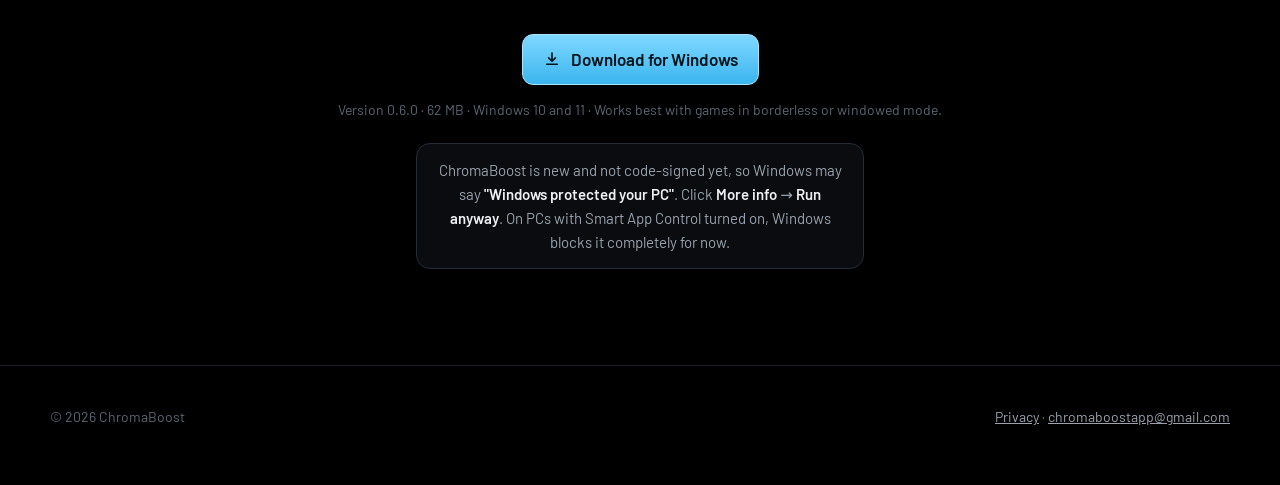
==== commit 8de433d2: "Add files via upload" ====
--- a/index.html
+++ b/index.html
@@ -13,7 +13,7 @@
 <link rel="preconnect" href="https://fonts.googleapis.com">
 <link rel="preconnect" href="https://fonts.gstatic.com" crossorigin>
 <link href="https://fonts.googleapis.com/css2?family=Barlow+Condensed:ital,wght@0,700;1,800&family=Barlow:wght@400;500;600;700&display=swap" rel="stylesheet">
-<link rel="stylesheet" href="styles.css">
+<link rel="stylesheet" href="styles.css?v=3">
 <link rel="preload" as="image" href="media/clip2.jpg">
 </head>
 <body>
@@ -160,8 +160,13 @@
     <div class="wrap reveal">
       <h2 id="download-title">Turn the color up.</h2>
       <p>Free for Windows 10 and 11. Sign in with Google and you're ready in a minute.</p>
-      <a class="button" id="downloadButton" href="#download" aria-disabled="true">Download for Windows – coming soon</a>
-      <div class="meta">Works best with games in borderless or windowed mode.</div>
+      <a class="button" id="downloadButton" href="https://github.com/chromaboost/chromaboost.github.io/releases/latest/download/ChromaBoost-Setup.exe">
+        <svg viewBox="0 0 24 24" width="18" height="18" fill="none" stroke="currentColor" stroke-width="2.2" stroke-linecap="round" stroke-linejoin="round" aria-hidden="true"><path d="M12 4v11m0 0-4.5-4.5M12 15l4.5-4.5M5 19h14"/></svg>
+        Download for Windows
+      </a>
+      <div class="meta">Version 0.6.0 · 62 MB · Windows 10 and 11 · Works best with games in borderless or windowed mode.</div>
+      <p class="warn">ChromaBoost is new and not code-signed yet, so Windows may say <b>"Windows protected your PC"</b>.
+        Click <b>More info</b> → <b>Run anyway</b>. On PCs with Smart App Control turned on, Windows blocks it completely for now.</p>
     </div>
   </section>
 </main>
@@ -173,6 +178,6 @@
   </div>
 </footer>
 
-<script src="app.js" defer></script>
+<script src="app.js?v=3" defer></script>
 </body>
 </html>
--- a/styles.css
+++ b/styles.css
@@ -32,6 +32,8 @@
 }
 a { color: var(--accent); }
 img, video, canvas { display: block; max-width: 100%; }
+/* "hidden" måste vinna över display: block ovan – annars ligger originalvideon över den färgade bilden. */
+[hidden] { display: none !important; }
 :focus-visible { outline: 2px solid var(--accent); outline-offset: 3px; border-radius: 6px; }
 .wrap { width: min(1180px, 100% - 32px); margin-inline: auto; }
 
@@ -224,6 +226,8 @@
 .download h2 span { color: var(--accent); text-shadow: 0 0 36px rgba(83, 200, 255, .55); }
 .download p { color: var(--dim); margin: 14px auto 26px; max-width: 46ch; }
 .download .meta { margin-top: 14px; color: var(--faint); font-size: 14px; }
+.download .warn { max-width: 56ch; margin: 22px auto 0; padding: 14px 18px; border-radius: var(--radius); border: 1px solid var(--line-2); background: var(--surface); color: var(--dim); font-size: 15px; }
+.download .warn b { color: var(--text); font-weight: 600; }
 
 footer { padding: 40px 0 56px; border-top: 1px solid var(--line); color: var(--faint); font-size: 14px; }
 footer .wrap { display: flex; justify-content: space-between; gap: 16px; flex-wrap: wrap; }
